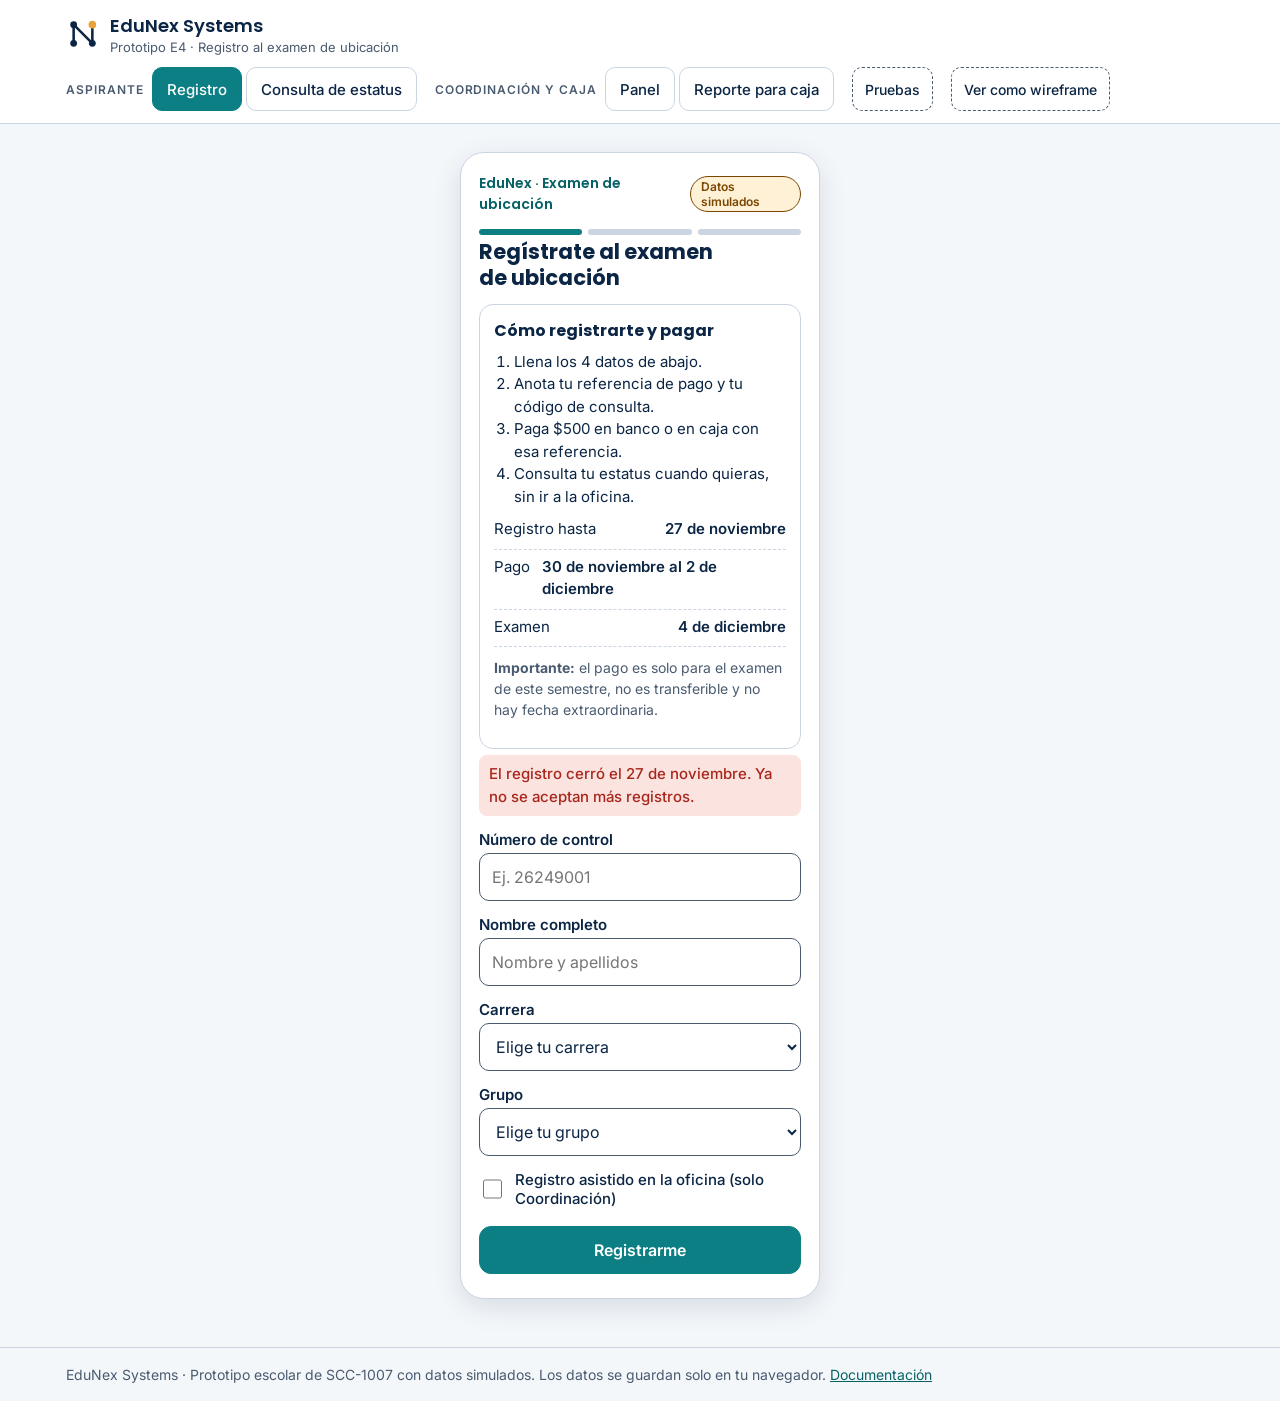
==== index.html @ 460d3ead "Add files via upload" ====
<!doctype html>
<html lang="es">
<head>
<meta charset="utf-8">
<meta name="viewport" content="width=device-width, initial-scale=1">
<title>EduNex Systems · Prototipo E4</title>
<meta name="description" content="Prototipo funcional con datos simulados del registro automatizado al examen de ubicación. Proyecto escolar SCC-1007.">
<link rel="stylesheet" href="https://fonts.googleapis.com/css2?family=Poppins:wght@500;600;700&family=Inter:wght@400;500;600&display=swap">
<link rel="stylesheet" href="styles.css">
</head>
<body>
<header class="top"><div class="wrap bar">
 <div class="brand"><svg class="logo" viewBox="0 0 40 40" aria-hidden="true"><path d="M9 31V9l22 22V9" fill="none" stroke="var(--ink)" stroke-width="3" stroke-linejoin="round"/><circle cx="9" cy="31" r="4" fill="var(--ink)"/><circle cx="9" cy="9" r="4" fill="var(--ink)"/><circle cx="31" cy="31" r="4" fill="var(--ink)"/><circle cx="31" cy="9" r="4.5" fill="#E8A33D"/></svg><div>EduNex Systems<small>Prototipo E4 · Registro al examen de ubicación</small></div></div>
 <nav aria-label="Pantallas">
  <div class="grp"><b>Aspirante</b><button data-go="registro">Registro</button><button data-go="consulta">Consulta de estatus</button></div>
  <div class="grp"><b>Coordinación y caja</b><button data-go="panel">Panel</button><button data-go="caja">Reporte para caja</button><button id="salir" hidden>Cerrar sesión</button></div>
  <a class="tgl" href="tests.html" style="display:inline-flex;align-items:center;text-decoration:none">Pruebas</a>
  <button class="tgl" id="wireBtn" aria-pressed="false">Ver como wireframe</button>
 </nav></div></header>

<main class="wrap">

<section data-view="registro">
 <div class="phone">
  <div class="head">EduNex · Examen de ubicación <span class="sample">Datos simulados</span></div>
  <div id="regForm">
   <div class="steps" aria-hidden="true"><i class="on"></i><i></i><i></i></div>
   <h1>Regístrate al examen de ubicación</h1>
   <div class="card" id="instr" style="margin-top:12px">
    <h3>Cómo registrarte y pagar</h3>
    <ol style="margin:8px 0 0;padding-left:20px;font-size:15px">
     <li>Llena los 4 datos de abajo.</li>
     <li>Anota tu referencia de pago y tu código de consulta.</li>
     <li>Paga $500 en banco o en caja con esa referencia.</li>
     <li>Consulta tu estatus cuando quieras, sin ir a la oficina.</li>
    </ol>
    <div class="kv" style="margin-top:10px"><span>Registro hasta</span><b id="i-cierre"></b></div>
    <div class="kv" style="margin-top:6px"><span>Pago</span><b id="i-pago"></b></div>
    <div class="kv" style="margin-top:6px"><span>Examen</span><b id="i-exam"></b></div>
    <p class="hint" style="margin-top:10px"><b>Importante:</b> el pago es solo para el examen de este semestre, no es transferible y no hay fecha extraordinaria.</p>
   </div>
   <div class="err" id="e-general" role="alert"></div>
   <form id="f" novalidate>
    <div class="field"><label for="control">Número de control</label><input id="control" inputmode="numeric" autocomplete="off" placeholder="Ej. 26249001"><div class="err" id="e-control" role="alert"></div></div>
    <div class="field"><label for="nombre">Nombre completo</label><input id="nombre" autocomplete="name" placeholder="Nombre y apellidos"><div class="err" id="e-nombre" role="alert"></div></div>
    <div class="field"><label for="carrera">Carrera</label><select id="carrera"></select><div class="err" id="e-carrera" role="alert"></div></div>
    <div class="field"><label for="grupo">Grupo</label><select id="grupo"></select><div class="err" id="e-grupo" role="alert"></div></div>
    <div class="checkrow" id="asistidoRow" hidden><input type="checkbox" id="asistido"><label for="asistido">Registro asistido en la oficina (solo Coordinación)</label></div>
    <button class="btn" type="submit">Registrarme</button>
   </form>
  </div>
  <div id="regOk" hidden>
   <div class="steps" aria-hidden="true"><i class="on"></i><i class="on"></i><i></i></div>
   <h1>Listo, quedaste registrado</h1>
   <p class="note">Paga $500 con esta referencia dentro de la ventana de pago. No necesitas entregar comprobante: el pago se cruza solo.</p>
   <div class="ref card">
    <div class="kv"><span>Referencia de pago</span><b id="o-ref"></b></div>
    <div class="kv"><span>Concepto</span><b id="o-con"></b></div>
    <div class="kv"><span>Monto</span><b>$500.00</b></div>
    <div class="kv"><span>Ventana de pago</span><b id="o-win"></b></div>
   </div>
   <div style="margin-top:14px"><b>Tu código de consulta</b><div class="big" id="o-code"></div><p class="hint">Guárdalo. Con tu número de control y este código ves tu estatus y tu nivel sin ir a la oficina.</p></div>
   <button class="btn" id="copyCode" type="button">Copiar código</button>
   <button class="btn alt" id="toConsulta" type="button">Consultar mi estatus</button>
   <button class="btn alt" id="otro" type="button">Registrar a otra persona</button>
  </div>
 </div>
</section>

<section data-view="consulta" hidden>
 <div class="phone">
  <div class="head">EduNex · Consulta de estatus <span class="sample">Datos simulados</span></div>
  <h1>Consulta tu estatus</h1>
  <p class="note">Escribe tu número de control y el código que te dimos al registrarte.</p>
  <form id="q" novalidate>
   <div class="field"><label for="qc">Número de control</label><input id="qc" inputmode="numeric" autocomplete="off"></div>
   <div class="field"><label for="qk">Código de consulta</label><input id="qk" autocomplete="off" autocapitalize="characters" maxlength="4"></div>
   <div class="err" id="e-q" role="alert"></div>
   <button class="btn" type="submit">Ver mi estatus</button>
  </form>
  <div id="qres" class="card" style="margin-top:16px" hidden></div>
  <div class="demo" id="demoQ"></div>
 </div>
</section>

<section data-view="acceso" hidden>
 <div class="login">
  <h1>Acceso de Coordinación y caja</h1>
  <p class="note" id="accesoMsg">Esta parte requiere usuario y contraseña.</p>
  <form id="lg" novalidate>
   <div class="field"><label for="lu">Usuario</label><input id="lu" autocomplete="username" autocapitalize="none"></div>
   <div class="field"><label for="lp">Contraseña</label><input id="lp" type="password" autocomplete="current-password"></div>
   <div class="err" id="e-lg" role="alert"></div>
   <button class="btn" type="submit">Entrar</button>
  </form>
  <div class="demo"><b>Para probar el prototipo:</b><br>Coordinación: usuario <code>coordinador</code>, contraseña <code>edunex2026</code>.<br>Caja: usuario <code>caja</code>, contraseña <code>caja2026</code>.<br>Son claves de demostración. El sistema real usaría la cuenta institucional del Tec.</div>
 </div>
</section>

<section data-view="panel" hidden>
 <div class="sec-h"><div><h1>Panel del Coordinador</h1><p class="note">Convocatoria enero–junio 2027. <span class="sample">Datos simulados</span> Hoy (simulado): <b id="hoyTxt"></b></p></div></div>
 <div class="grid4" id="kpis"></div>
 <div class="bar-lvl" id="nivelesTxt"></div>
 <div class="cols" style="margin-top:14px">
  <div class="stack">
   <div class="sec-h"><h2>Aspirantes</h2><span class="note" id="cuenta"></span></div>
   <div class="tools">
    <div class="field"><label for="buscar">Buscar por número de control o nombre</label><input id="buscar" placeholder="Ej. 2624010"></div>
    <div class="field"><label for="fEst">Estatus</label><select id="fEst"><option value="">Todos</option><option>Registrado</option><option>Pagado</option><option>Nivel disponible</option></select></div>
    <div class="field"><label for="fCar">Carrera</label><select id="fCar"></select></div>
    <div class="field"><label for="fGru">Grupo</label><select id="fGru"></select></div>
   </div>
   <div class="tw"><table><thead><tr><th>Control</th><th>Nombre</th><th>Carrera</th><th>Grupo</th><th>Estatus</th><th>Nivel</th></tr></thead><tbody id="tb"></tbody></table></div>
   <div class="row"><button class="btn sm alt" id="exPag" type="button">Descargar lista del examen (pagados)</button><button class="btn sm alt" id="exNiv" type="button">Descargar lista por nivel</button></div>
   <div class="card"><h3>Bandeja de avisos (simulada)</h3><p class="note">Lo que el sistema enviaría. Los avisos a aspirantes se muestran en pantalla; los recordatorios se mandan a la Coordinación por Teams.</p><ul class="list" id="avisos"></ul></div>
  </div>
  <div class="stack">
   <div class="card"><h3>1. Fechas de la convocatoria</h3><p class="note">Se capturan una sola vez y alimentan validaciones, avisos y listas.</p>
    <div class="two"><div class="field"><label for="d1">Cierre de registro</label><input id="d1" type="date"></div><div class="field"><label for="d2">Pago, del</label><input id="d2" type="date"></div><div class="field"><label for="d3">Pago, al</label><input id="d3" type="date"></div><div class="field"><label for="d4">Examen</label><input id="d4" type="date"></div></div>
    <div class="field"><label for="d0">Hoy (simulado, para probar cierres)</label><input id="d0" type="date"></div>
    <button class="btn sm" id="saveD" type="button" style="margin-top:12px">Guardar fechas</button><div id="dMsg" class="msg" role="status"></div></div>
   <div class="card"><h3>2. Convocatoria para compartir</h3><p class="note">Texto listo para Facebook, avisos o Teams.</p>
    <textarea id="convTxt" rows="5" readonly style="width:100%;font:15px var(--fb);padding:10px;border:1.5px solid var(--muted);border-radius:10px;background:var(--surface);color:var(--ink)" aria-label="Texto de la convocatoria"></textarea>
    <button class="btn sm" id="copyConv" type="button" style="margin-top:10px">Copiar texto</button></div>
   <div class="card"><h3>3. Cruce de pagos</h3><p class="note">Carga el reporte que entrega caja (CSV con referencia, monto y fecha).</p>
    <div class="field"><label for="filePay">Archivo de pagos</label><input id="filePay" type="file" accept=".csv,text/csv"></div>
    <div class="row" style="margin-top:10px"><button class="btn sm" id="loadPay" type="button">Cruzar archivo</button><button class="btn sm alt" id="ejPay" type="button">Usar reporte de ejemplo</button></div><div id="payMsg" class="msg" role="status"></div></div>
   <div class="card"><h3>4. Excepciones</h3><div id="exc" class="stack" style="margin-top:8px"></div></div>
   <div class="card"><h3>5. Resultado del examen</h3><p class="note">Carga el archivo de la plataforma externa (CSV con control y nivel). Revisas el resumen y confirmas.</p>
    <div class="field"><label for="fileRes">Archivo de resultados</label><input id="fileRes" type="file" accept=".csv,text/csv"></div>
    <div class="row" style="margin-top:10px"><button class="btn sm" id="prevRes" type="button">Revisar archivo</button><button class="btn sm alt" id="ejRes" type="button">Usar resultado de ejemplo</button></div>
    <div id="resMsg" class="msg" role="status"></div><button class="btn sm" id="pubRes" type="button" style="margin-top:10px" hidden>Confirmar y publicar niveles</button></div>
   <div class="card"><h3>6. Recordatorio de pago</h3><p class="note" id="remNote"></p>
    <div class="row" style="margin-top:10px"><button class="btn sm" id="remind" type="button">Enviar lista a la Coordinación (simulado)</button><button class="btn sm alt" id="exRem" type="button">Descargar lista</button></div><div id="remMsg" class="msg" role="status"></div></div>
   <div class="card"><h3>7. Datos de prueba</h3><p class="note">Todo se guarda solo en este navegador.</p>
    <div class="row" style="margin-top:10px"><button class="btn sm alt" id="seed60" type="button">Reiniciar con 60 aspirantes</button><button class="btn sm alt" id="seed600" type="button">Reiniciar con 600 aspirantes</button><button class="btn sm alt" id="seed0" type="button">Dejar vacío</button></div>
    <div class="row" style="margin-top:10px"><button class="btn sm alt" id="perf" type="button">Medir tiempos (RNF-07)</button></div><div id="perfMsg" class="msg" role="status"></div></div>
  </div>
 </div>
</section>

<section data-view="caja" hidden>
 <div class="sec-h"><div><h1>Reporte para caja</h1><p class="note">Registrados con su estatus de pago. Coincide con la base del panel. <span class="sample">Datos simulados</span></p></div>
  <button class="btn sm alt" id="exp" type="button">Descargar hoja de cálculo (CSV)</button></div>
 <div class="grid4" id="kpis2"></div>
 <div class="tw"><table><thead><tr><th>Referencia</th><th>Concepto</th><th>Control</th><th>Nombre</th><th>Monto</th><th>Estatus de pago</th></tr></thead><tbody id="tc"></tbody></table></div>
</section>
</main>
<footer class="foot"><div class="wrap">EduNex Systems · Prototipo escolar de SCC-1007 con datos simulados. Los datos se guardan solo en tu navegador. <a href="README.md" id="repoLink">Documentación</a></div></footer>
<div class="toast" id="toast" role="status"></div>
<script src="core.js"></script>
<script src="app.js"></script>
</body>
</html>
---- styles.css ----
:root{--bg:#F4F7FA;--surface:#FFFFFF;--ink:#0B2545;--muted:#4A5B70;--line:#CBD5E1;--accent:#0B7F83;--accent-ink:#FFFFFF;--amber:#7A4600;--atext:#066266;--amber-bg:#FFF1D6;--ok:#1B6B3A;--ok-bg:#DCF2E3;--bad:#A8261B;--bad-bg:#FBE3E0;--soft:#E3F2F2;
 --fh:"Poppins",system-ui,sans-serif;--fb:"Inter",system-ui,sans-serif}
@media (prefers-color-scheme:dark){:root:not([data-theme="light"]){--bg:#0A1424;--surface:#12223A;--ink:#EAF1F8;--muted:#A9B8CB;--line:#2C4160;--accent:#3FC1C5;--accent-ink:#06202A;--amber:#F2B25A;--atext:#3FC1C5;--amber-bg:#3A2A0C;--ok:#7FDB9C;--ok-bg:#12341F;--bad:#FF9C92;--bad-bg:#401A16;--soft:#12313A;color-scheme:dark}}
:root[data-theme="dark"]{--bg:#0A1424;--surface:#12223A;--ink:#EAF1F8;--muted:#A9B8CB;--line:#2C4160;--accent:#3FC1C5;--accent-ink:#06202A;--amber:#F2B25A;--atext:#3FC1C5;--amber-bg:#3A2A0C;--ok:#7FDB9C;--ok-bg:#12341F;--bad:#FF9C92;--bad-bg:#401A16;--soft:#12313A;color-scheme:dark}
/* modo wireframe: mismos bloques, sin color ni tipografía de marca */
:root.wire{--atext:#222;--bg:#FFFFFF;--surface:#FFFFFF;--ink:#222;--muted:#555;--line:#888;--accent:#555;--accent-ink:#fff;--amber:#222;--amber-bg:#EEE;--ok:#222;--ok-bg:#EEE;--bad:#222;--bad-bg:#EEE;--soft:#F0F0F0;--fh:"DejaVu Sans Mono",monospace;--fb:"DejaVu Sans Mono",monospace;color-scheme:light}
:root.wire .brand-dot,:root.wire .logo{filter:grayscale(1)}
:root.wire *{border-radius:2px!important;box-shadow:none!important}
:root.wire .card,:root.wire input,:root.wire select,:root.wire .btn{border-style:dashed}
html{-webkit-text-size-adjust:100%}
body{margin:0;background:var(--bg);color:var(--ink);font:16px/1.5 var(--fb);padding-block:0}
*{box-sizing:border-box}
.wrap{padding-left:max(16px,env(safe-area-inset-left,0px));padding-right:max(16px,env(safe-area-inset-right,0px));max-width:1180px;margin:0 auto}
header.top{border-bottom:1px solid var(--line);background:var(--surface)}
.bar{display:flex;flex-wrap:wrap;gap:12px 24px;align-items:center;justify-content:space-between;padding-block:12px}
.brand{display:flex;align-items:center;gap:10px;font:600 18px var(--fh)}
.brand small{display:block;font:400 13px var(--fb);color:var(--muted)}
.logo{width:34px;height:34px}
nav{display:flex;flex-wrap:wrap;gap:8px 18px;align-items:center}
.grp{display:flex;gap:4px;align-items:center;flex-wrap:wrap}
.grp b{font:600 12px var(--fb);letter-spacing:.08em;text-transform:uppercase;color:var(--muted);margin-right:4px}
nav button{font:500 15px var(--fb);min-height:44px;padding:8px 14px;border:1px solid var(--line);background:var(--surface);color:var(--ink);border-radius:10px;cursor:pointer}
nav button[aria-current="page"]{background:var(--accent);color:var(--accent-ink);border-color:var(--accent)}
nav button:focus-visible,.btn:focus-visible,input:focus-visible,select:focus-visible,.tgl:focus-visible{outline:3px solid var(--amber);outline-offset:2px}
.tgl{font:500 14px var(--fb);min-height:44px;padding:8px 12px;border:1px dashed var(--muted);background:transparent;color:var(--ink);border-radius:10px;cursor:pointer}
main{padding-block:28px 48px}
h1,h2,h3{font-family:var(--fh);margin:0;text-wrap:balance}
h1{font-size:24px;line-height:1.25}h2{font-size:19px}h3{font-size:16px}
.note{color:var(--muted);font-size:14px}
.sample{display:inline-block;background:var(--amber-bg);color:var(--amber);border:1px solid var(--amber);border-radius:999px;font:600 12px var(--fb);padding:2px 10px}
/* celular */
.phone{width:360px;max-width:100%;margin:0 auto;background:var(--surface);border:1px solid var(--line);border-radius:24px;padding:20px 18px 24px;box-shadow:0 8px 28px rgba(11,37,69,.12)}
.phone .head{display:flex;align-items:center;gap:8px;margin-bottom:14px;font:600 14px var(--fh);color:var(--atext)}
.phone h1{font-size:21px;margin-bottom:6px}
.field{margin-top:14px}
label{display:block;font:600 15px var(--fb);margin-bottom:4px}
input,select{width:100%;min-height:48px;font:16px var(--fb);padding:10px 12px;border:1.5px solid var(--muted);border-radius:10px;background:var(--surface);color:var(--ink)}
.hint{font-size:14px;color:var(--muted);margin-top:4px}
.err{display:none;margin-top:6px;font-size:15px;color:var(--bad);background:var(--bad-bg);padding:8px 10px;border-radius:8px;font-weight:500}
.err.on{display:block}
.btn{display:inline-flex;align-items:center;justify-content:center;min-height:48px;padding:10px 18px;border-radius:12px;border:1.5px solid var(--accent);background:var(--accent);color:var(--accent-ink);font:600 16px var(--fb);cursor:pointer;width:100%;margin-top:18px}
.btn.alt{background:transparent;color:var(--ink);border-color:var(--muted)}
.btn.sm{width:auto;min-height:44px;margin-top:0;padding:8px 14px;font-size:15px}
.card{border:1px solid var(--line);border-radius:14px;padding:14px;background:var(--surface)}
.ref{display:grid;gap:10px;margin-top:14px}
.kv{display:flex;justify-content:space-between;gap:12px;font-size:15px;border-bottom:1px dashed var(--line);padding-bottom:8px}
.kv b{font-weight:600}
.big{font:700 28px var(--fh);letter-spacing:.1em;color:var(--atext);text-align:center;padding:10px;background:var(--soft);border-radius:12px;margin-top:6px}
.pill{display:inline-block;padding:3px 12px;border-radius:999px;font:600 14px var(--fb)}
.p-reg{background:var(--amber-bg);color:var(--amber)}.p-pag{background:var(--ok-bg);color:var(--ok)}.p-exc{background:var(--bad-bg);color:var(--bad)}
.steps{display:flex;gap:6px;margin:10px 0 4px}
.steps i{flex:1;height:6px;border-radius:3px;background:var(--line)}.steps i.on{background:var(--accent)}
/* escritorio */
.grid4{display:grid;grid-template-columns:repeat(auto-fit,minmax(150px,1fr));gap:12px;margin-block:16px}
.kpi{padding:14px;border:1px solid var(--line);border-radius:12px;background:var(--surface)}
.kpi b{display:block;font:700 30px var(--fh);line-height:1.1}.kpi span{font-size:14px;color:var(--muted)}
.cols{display:grid;grid-template-columns:minmax(0,1.6fr) minmax(0,1fr);gap:18px;align-items:start}
@media (max-width:860px){.cols{grid-template-columns:minmax(0,1fr)}}
.tw{overflow-x:auto;border:1px solid var(--line);border-radius:12px;background:var(--surface)}
table{border-collapse:collapse;width:100%;min-width:560px;font-size:15px}
th,td{text-align:left;padding:10px 12px;border-bottom:1px solid var(--line);vertical-align:middle}
th{font:600 13px var(--fb);text-transform:uppercase;letter-spacing:.06em;color:var(--muted);background:var(--soft)}
td.num,th.num{font-variant-numeric:tabular-nums}
.tools{display:flex;flex-wrap:wrap;gap:10px;margin-block:12px;align-items:end}
.tools .field{margin:0;min-width:170px;flex:1}
.stack{display:grid;gap:14px}
.row{display:flex;flex-wrap:wrap;gap:10px;align-items:center}
.toast{position:fixed;left:50%;bottom:calc(20px + env(safe-area-inset-bottom,0px));transform:translateX(-50%);background:var(--ink);color:var(--bg);padding:12px 18px;border-radius:12px;font-weight:500;max-width:min(92vw,520px);z-index:20;display:none}
.toast.on{display:block}
.two{display:grid;grid-template-columns:repeat(auto-fit,minmax(220px,1fr));gap:12px}
.sec-h{display:flex;flex-wrap:wrap;justify-content:space-between;align-items:center;gap:10px}


.login{max-width:420px;margin:0 auto}
.demo{border:1px dashed var(--muted);border-radius:10px;padding:10px 12px;font-size:14px;color:var(--muted);margin-top:14px}
.demo code,.note code{font-family:ui-monospace,Menlo,Consolas,monospace;background:var(--soft);padding:1px 6px;border-radius:6px;color:var(--ink)}
.msg{margin-top:10px;font-size:15px}
.msg.bad{color:var(--bad);background:var(--bad-bg);padding:8px 10px;border-radius:8px;font-weight:500}
.msg.good{color:var(--ok);background:var(--ok-bg);padding:8px 10px;border-radius:8px;font-weight:500}
.list{margin:8px 0 0;padding:0;list-style:none;display:grid;gap:6px;font-size:14px}
.list li{border-bottom:1px dashed var(--line);padding-bottom:6px}
input[type=file]{min-height:48px;padding:8px}
.foot{border-top:1px solid var(--line);padding-block:16px;font-size:14px;color:var(--muted)}
.foot a{color:var(--atext)}
.checkrow{display:flex;align-items:center;gap:10px;margin-top:14px;font-size:15px}
.checkrow input{width:24px;min-height:24px;height:24px}
.checkrow label{margin:0;font-weight:500}
table.t2{min-width:420px}
.bar-lvl{display:flex;gap:8px;flex-wrap:wrap;font-size:14px;color:var(--muted)}
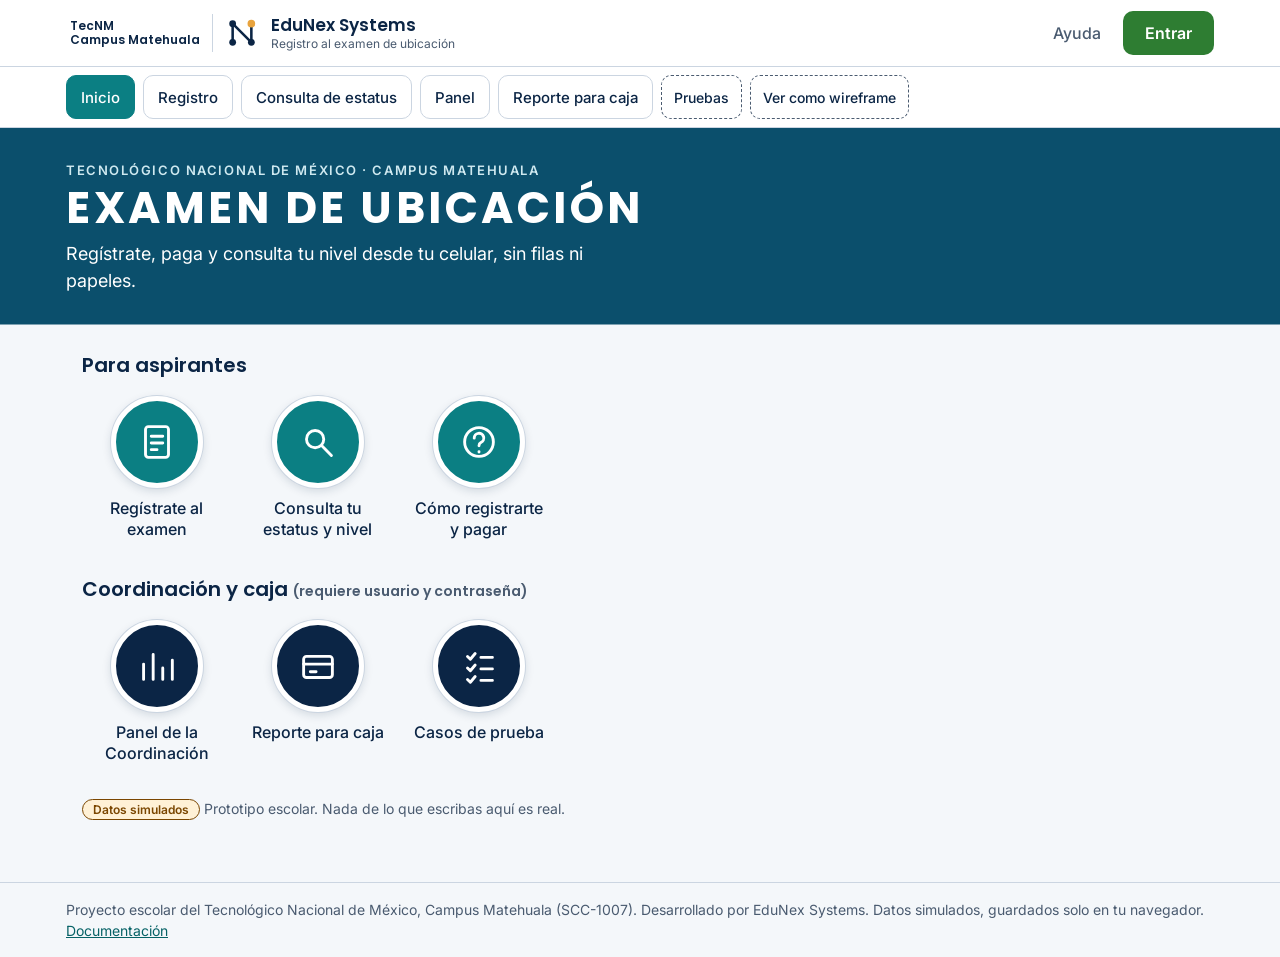
==== commit 5a628ae0: "Add files via upload" ====
--- a/index.html
+++ b/index.html
@@ -9,18 +9,48 @@
 <link rel="stylesheet" href="styles.css">
 </head>
 <body>
-<header class="top"><div class="wrap bar">
- <div class="brand"><svg class="logo" viewBox="0 0 40 40" aria-hidden="true"><path d="M9 31V9l22 22V9" fill="none" stroke="var(--ink)" stroke-width="3" stroke-linejoin="round"/><circle cx="9" cy="31" r="4" fill="var(--ink)"/><circle cx="9" cy="9" r="4" fill="var(--ink)"/><circle cx="31" cy="31" r="4" fill="var(--ink)"/><circle cx="31" cy="9" r="4.5" fill="#E8A33D"/></svg><div>EduNex Systems<small>Prototipo E4 · Registro al examen de ubicación</small></div></div>
- <nav aria-label="Pantallas">
-  <div class="grp"><b>Aspirante</b><button data-go="registro">Registro</button><button data-go="consulta">Consulta de estatus</button></div>
-  <div class="grp"><b>Coordinación y caja</b><button data-go="panel">Panel</button><button data-go="caja">Reporte para caja</button><button id="salir" hidden>Cerrar sesión</button></div>
-  <a class="tgl" href="tests.html" style="display:inline-flex;align-items:center;text-decoration:none">Pruebas</a>
-  <button class="tgl" id="wireBtn" aria-pressed="false">Ver como wireframe</button>
- </nav></div></header>
+<header class="top">
+ <div class="wrap bar">
+  <button class="brandbtn" data-go="inicio" aria-label="Ir al inicio">
+   <img id="escudo" src="assets/escudo-tec-matehuala.png" alt="Escudo del Tecnológico Nacional de México, Campus Matehuala" height="44">
+   <span id="escudoTxt" class="escudo-txt" hidden>TecNM<br>Campus Matehuala</span>
+   <span class="vsep" aria-hidden="true"></span>
+   <svg class="logo" viewBox="0 0 40 40" aria-hidden="true"><path d="M9 31V9l22 22V9" fill="none" stroke="var(--ink)" stroke-width="3" stroke-linejoin="round"/><circle cx="9" cy="31" r="4" fill="var(--ink)"/><circle cx="9" cy="9" r="4" fill="var(--ink)"/><circle cx="31" cy="31" r="4" fill="var(--ink)"/><circle cx="31" cy="9" r="4.5" fill="#E8A33D"/></svg>
+   <span class="bname">EduNex Systems<small>Registro al examen de ubicación</small></span>
+  </button>
+  <div class="hdr-r"><button class="lnk" data-go="ayuda">Ayuda</button><button class="entrar" id="sesion">Entrar</button></div>
+ </div>
+ <div class="tabs"><div class="wrap"><nav aria-label="Pantallas">
+  <button data-go="inicio">Inicio</button><button data-go="registro">Registro</button><button data-go="consulta">Consulta de estatus</button><button data-go="panel">Panel</button><button data-go="caja">Reporte para caja</button>
+  <a class="tgl" href="tests.html">Pruebas</a><button class="tgl" id="wireBtn" aria-pressed="false">Ver como wireframe</button>
+ </nav></div></div>
+</header>
 
 <main class="wrap">
 
-<section data-view="registro">
+<section data-view="inicio">
+ <div class="hero"><div><p class="kick">Tecnológico Nacional de México · Campus Matehuala</p><h1 class="herot">Examen de ubicación</h1><p class="heros">Regístrate, paga y consulta tu nivel desde tu celular, sin filas ni papeles.</p></div></div>
+ <div class="wrap">
+  <h2 class="gh">Para aspirantes</h2>
+  <ul class="tiles"><li><button class="tile t-asp" data-go="registro"><span class="disc"><svg viewBox="0 0 48 48" aria-hidden="true" fill="none" stroke="#fff" stroke-width="3" stroke-linecap="round" stroke-linejoin="round"><rect x="12" y="8" width="24" height="32" rx="3"/><path d="M18 18h12M18 25h12M18 32h6"/></svg></span><span class="tl">Regístrate al examen</span></button></li><li><button class="tile t-asp" data-go="consulta"><span class="disc"><svg viewBox="0 0 48 48" aria-hidden="true" fill="none" stroke="#fff" stroke-width="3" stroke-linecap="round" stroke-linejoin="round"><circle cx="21" cy="21" r="9"/><path d="M28 28l10 10"/></svg></span><span class="tl">Consulta tu estatus y nivel</span></button></li><li><button class="tile t-asp" data-go="ayuda"><span class="disc"><svg viewBox="0 0 48 48" aria-hidden="true" fill="none" stroke="#fff" stroke-width="3" stroke-linecap="round" stroke-linejoin="round"><circle cx="24" cy="24" r="15"/><path d="M19 20a5 5 0 1 1 7 4.5c-1.5.8-2 1.8-2 3.5M24 34v.5"/></svg></span><span class="tl">Cómo registrarte y pagar</span></button></li></ul>
+  <h2 class="gh">Coordinación y caja <span class="note">(requiere usuario y contraseña)</span></h2>
+  <ul class="tiles"><li><button class="tile t-sta" data-go="panel"><span class="disc"><svg viewBox="0 0 48 48" aria-hidden="true" fill="none" stroke="#fff" stroke-width="3" stroke-linecap="round" stroke-linejoin="round"><path d="M10 38V22M20 38V12M30 38V26M40 38V18"/></svg></span><span class="tl">Panel de la Coordinación</span></button></li><li><button class="tile t-sta" data-go="caja"><span class="disc"><svg viewBox="0 0 48 48" aria-hidden="true" fill="none" stroke="#fff" stroke-width="3" stroke-linecap="round" stroke-linejoin="round"><rect x="9" y="14" width="30" height="22" rx="3"/><path d="M9 22h30M16 30h6"/></svg></span><span class="tl">Reporte para caja</span></button></li><li><button class="tile t-sta" data-href="tests.html"><span class="disc"><svg viewBox="0 0 48 48" aria-hidden="true" fill="none" stroke="#fff" stroke-width="3" stroke-linecap="round" stroke-linejoin="round"><path d="M12 14l3 3 5-6M12 26l3 3 5-6M12 38l3 3 5-6M26 15h12M26 27h12M26 39h12"/></svg></span><span class="tl">Casos de prueba</span></button></li></ul>
+  <p class="note" style="margin-top:22px"><span class="sample">Datos simulados</span> Prototipo escolar. Nada de lo que escribas aquí es real.</p>
+ </div>
+</section>
+
+<section data-view="ayuda" hidden>
+ <div class="login" style="max-width:640px">
+  <h1>Ayuda</h1>
+  <div class="card" style="margin-top:14px"><h3>¿Cómo me registro?</h3><p class="note">Entra a «Regístrate al examen», llena 4 datos (número de control, nombre, carrera y grupo) y guarda tu referencia de pago y tu código de consulta.</p></div>
+  <div class="card" style="margin-top:12px"><h3>¿Cómo pago?</h3><p class="note">Paga $500 en banco o en caja con tu referencia, dentro de la ventana de pago. No necesitas entregar comprobante. El pago es solo para el examen de este semestre, no es transferible y no hay fecha extraordinaria.</p></div>
+  <div class="card" style="margin-top:12px"><h3>¿Cómo veo mi estatus y mi nivel?</h3><p class="note">En «Consulta tu estatus» escribe tu número de control y tu código de consulta. Solo verás tu estatus y tu nivel.</p></div>
+  <div class="card" style="margin-top:12px"><h3>Perdí mi código</h3><p class="note">Acude a la Coordinación de Lenguas Extranjeras con tu número de control.</p></div>
+  <button class="btn" data-go="registro" type="button">Ir al registro</button>
+ </div>
+</section>
+
+<section data-view="registro" hidden>
  <div class="phone">
   <div class="head">EduNex · Examen de ubicación <span class="sample">Datos simulados</span></div>
   <div id="regForm">
@@ -146,7 +176,7 @@
  <div class="tw"><table><thead><tr><th>Referencia</th><th>Concepto</th><th>Control</th><th>Nombre</th><th>Monto</th><th>Estatus de pago</th></tr></thead><tbody id="tc"></tbody></table></div>
 </section>
 </main>
-<footer class="foot"><div class="wrap">EduNex Systems · Prototipo escolar de SCC-1007 con datos simulados. Los datos se guardan solo en tu navegador. <a href="README.md" id="repoLink">Documentación</a></div></footer>
+<footer class="foot"><div class="wrap">Proyecto escolar del Tecnológico Nacional de México, Campus Matehuala (SCC-1007). Desarrollado por EduNex Systems. Datos simulados, guardados solo en tu navegador. <a href="README.md" id="repoLink">Documentación</a></div></footer>
 <div class="toast" id="toast" role="status"></div>
 <script src="core.js"></script>
 <script src="app.js"></script>
--- a/styles.css
+++ b/styles.css
@@ -87,3 +87,34 @@
 .checkrow label{margin:0;font-weight:500}
 table.t2{min-width:420px}
 .bar-lvl{display:flex;gap:8px;flex-wrap:wrap;font-size:14px;color:var(--muted)}
+
+/* encabezado con escudo, estilo de portal institucional */
+.bar{padding-block:10px}
+.brandbtn{display:flex;align-items:center;gap:12px;background:none;border:0;padding:4px;cursor:pointer;color:var(--ink);font:inherit;text-align:left;min-height:44px}
+.brandbtn img{height:44px;width:auto;max-width:150px;object-fit:contain}
+.escudo-txt{font:600 12px/1.2 var(--fh);color:var(--ink)}
+.vsep{width:1px;height:38px;background:var(--line)}
+.bname{font:600 17px var(--fh);line-height:1.2}.bname small{display:block;font:400 12px var(--fb);color:var(--muted)}
+.hdr-r{display:flex;gap:10px;align-items:center}
+.lnk{font:500 16px var(--fb);min-height:44px;padding:8px 12px;border:0;background:none;color:var(--muted);cursor:pointer;border-radius:10px}
+.lnk:focus-visible,.brandbtn:focus-visible,.entrar:focus-visible,.tile:focus-visible{outline:3px solid var(--amber);outline-offset:2px}
+.entrar{font:600 16px var(--fb);min-height:44px;padding:8px 22px;border-radius:10px;border:0;background:#2E7D32;color:#fff;cursor:pointer}
+.tabs{border-top:1px solid var(--line);background:var(--surface)}
+.tabs nav{display:flex;gap:8px;overflow-x:auto;padding-block:8px;flex-wrap:nowrap;-webkit-overflow-scrolling:touch}
+.tabs nav>*{flex:0 0 auto;white-space:nowrap}
+.tabs a.tgl{display:inline-flex;align-items:center;text-decoration:none}
+.hero{background:#0B4F6C;color:#fff;padding-block:34px 30px;margin:-28px 0 26px;box-shadow:0 0 0 100vmax #0B4F6C;clip-path:inset(0 -100vmax)}
+.hero .kick{font:600 13px var(--fb);letter-spacing:.12em;text-transform:uppercase;color:#CFE9F0;margin:0 0 6px}
+.herot{font:700 clamp(26px,6vw,44px)/1.1 var(--fh);letter-spacing:.08em;text-transform:uppercase;margin:0 0 8px;color:#fff}
+.heros{font-size:18px;margin:0;max-width:560px;color:#fff}
+.gh{font:600 20px var(--fh);margin:22px 0 4px}
+.tiles{list-style:none;margin:0;padding:0;display:grid;grid-template-columns:repeat(auto-fill,minmax(130px,1fr));gap:18px 12px}
+.tile{display:flex;flex-direction:column;align-items:center;gap:10px;width:100%;padding:12px 6px;background:none;border:0;cursor:pointer;color:var(--ink);font:500 16px/1.3 var(--fb);text-align:center;border-radius:14px}
+.tile:hover .disc{transform:translateY(-2px);box-shadow:0 6px 16px rgba(11,37,69,.2)}
+.disc{display:grid;place-items:center;width:92px;height:92px;border-radius:50%;border:5px solid var(--surface);box-shadow:0 0 0 1px var(--line),0 3px 10px rgba(11,37,69,.15);transition:.15s}
+.t-asp .disc{background:#0B7F83}.t-sta .disc{background:#0B2545}
+.disc svg{width:46px;height:46px}
+:root.wire .hero{background:#EEE;color:#222}:root.wire .herot,:root.wire .heros,:root.wire .hero .kick{color:#222}
+:root.wire .t-asp .disc,:root.wire .t-sta .disc{background:#777}
+:root.wire .entrar{background:#555}
+@media (prefers-color-scheme:dark){:root:not([data-theme="light"]) .t-sta .disc{background:#1F3A63}}
